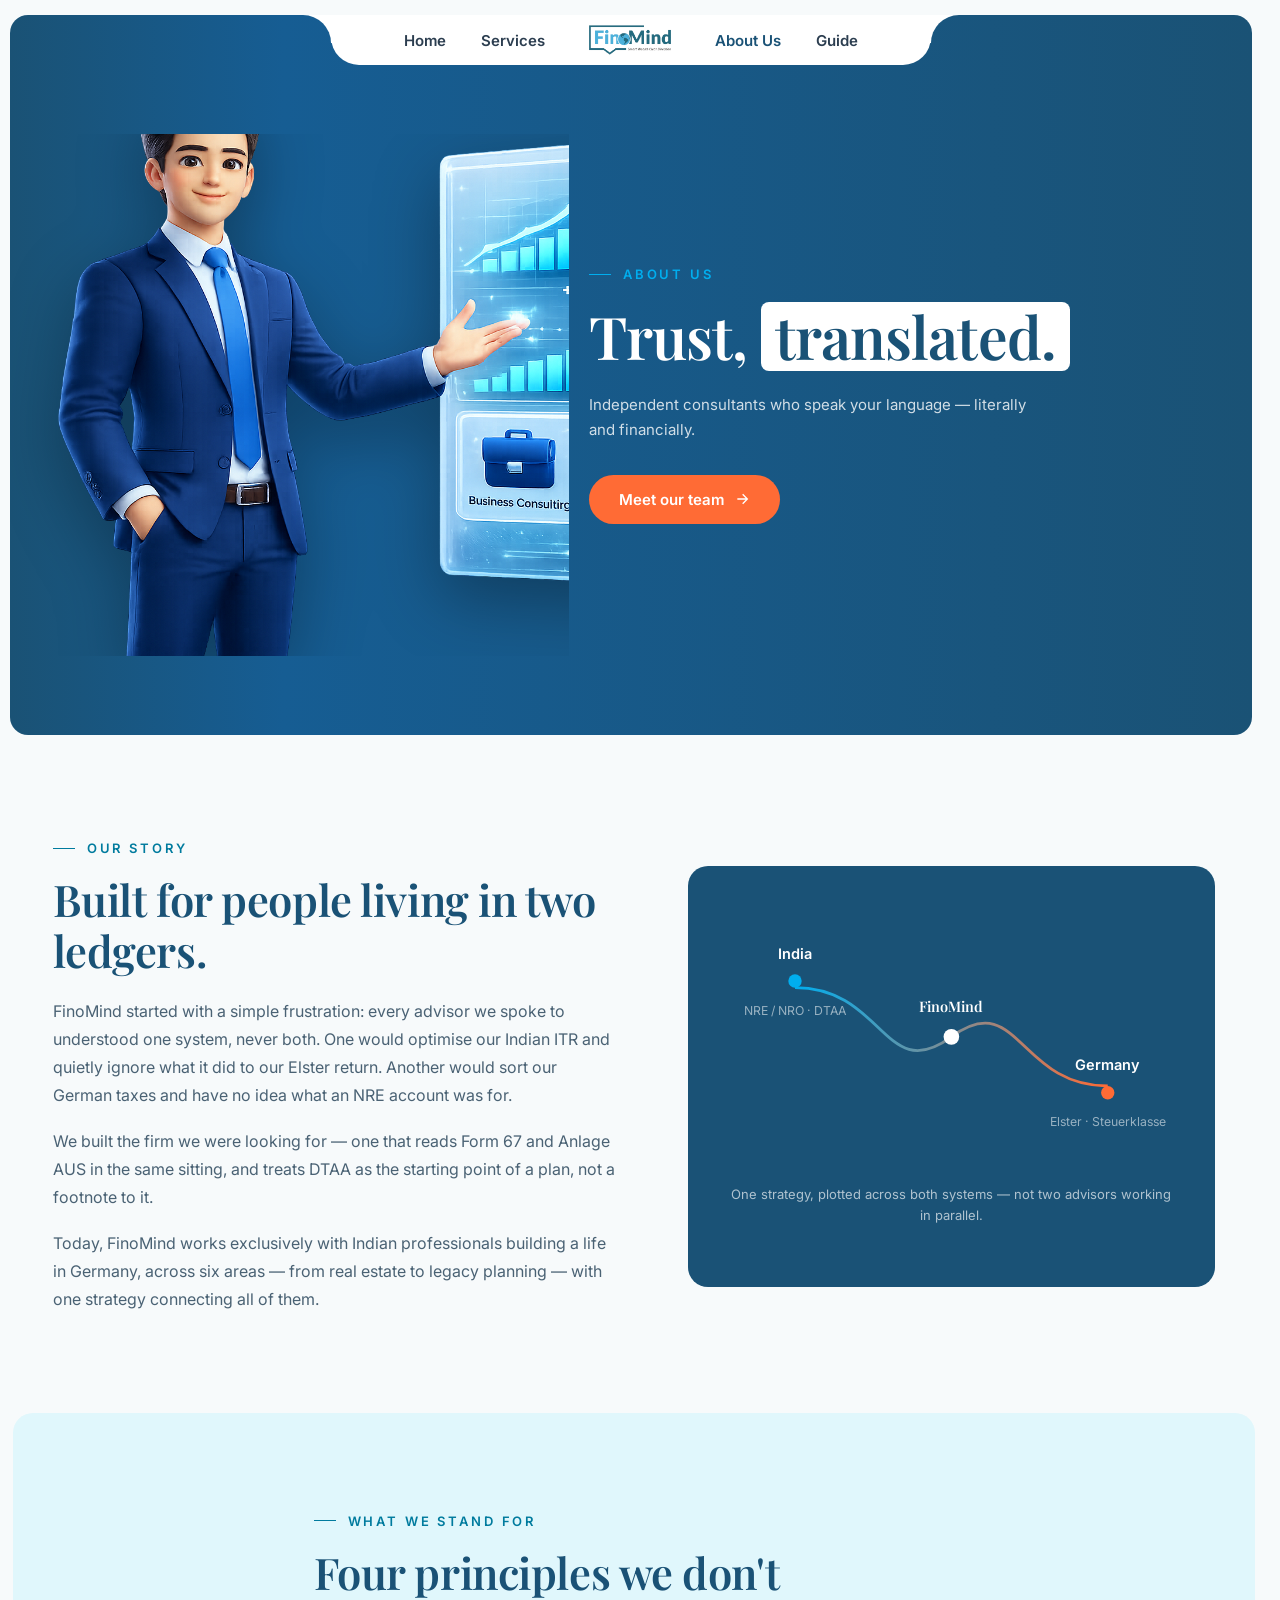
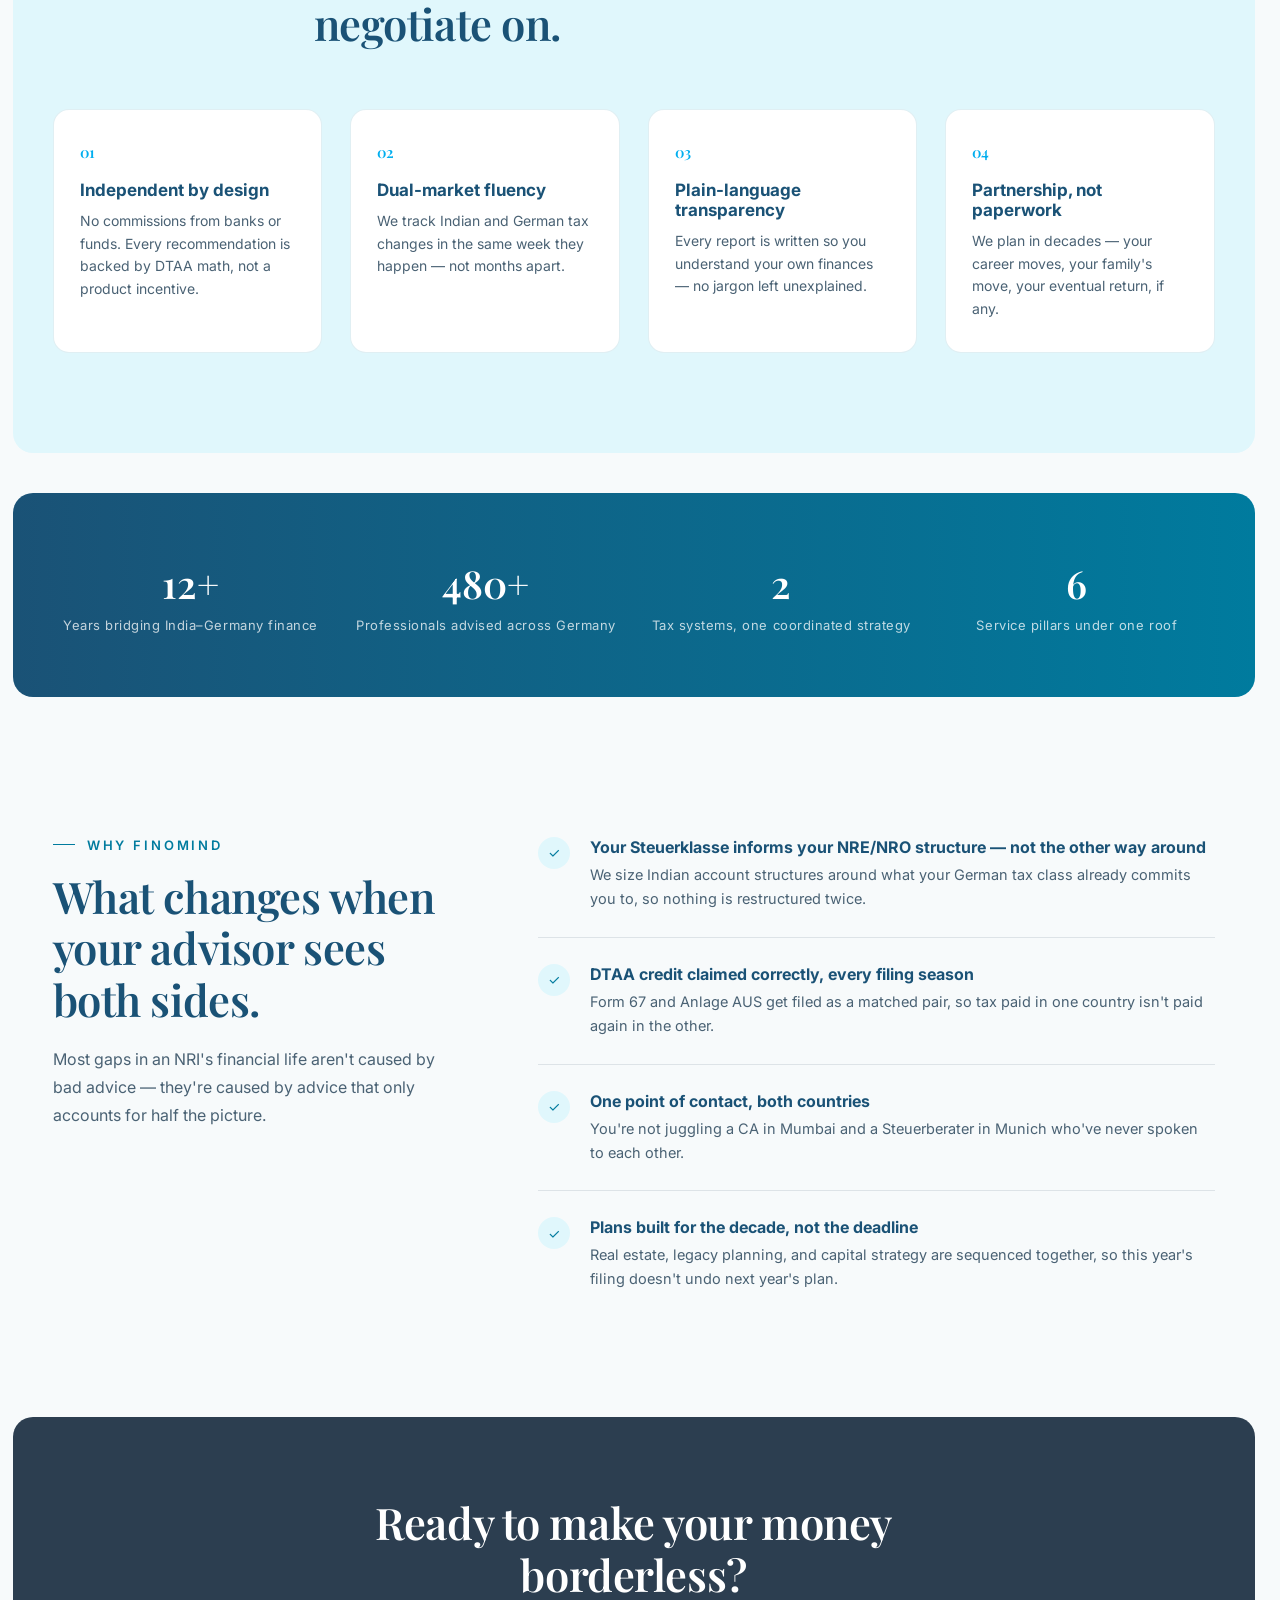
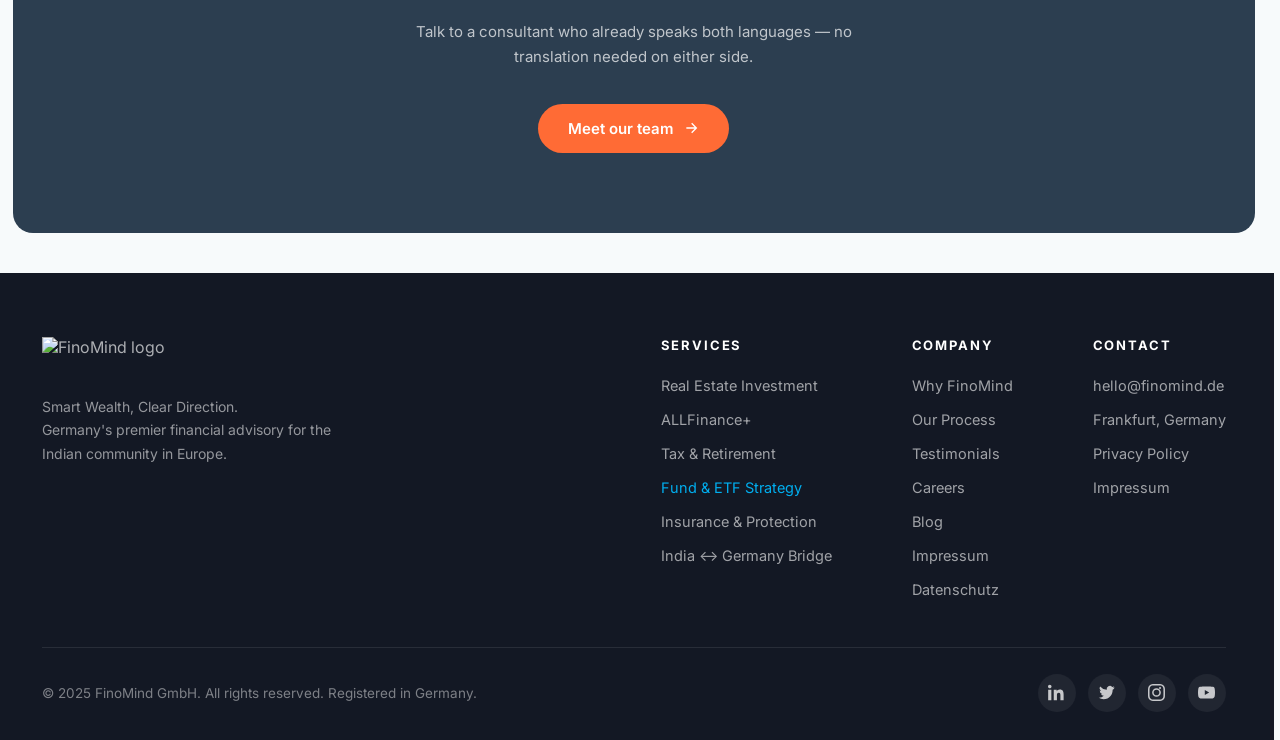
==== about-us (3).html @ 877f0427 "Initial commit" ====
<!DOCTYPE html>
<html lang="en">
<head>
<meta charset="UTF-8">
<meta name="viewport" content="width=device-width, initial-scale=1.0">
<title>FinoMind — About Us</title>
<link rel="preconnect" href="https://fonts.googleapis.com">
<link href="https://fonts.googleapis.com/css2?family=Playfair+Display:ital,wght@0,500;0,600;1,500;1,600&family=Inter:wght@400;500;600;700&display=swap" rel="stylesheet">
<style>
    :root{
        --cyan:#00AEEF;
        --teal:#007B9E;
        --dark-teal:#1A5276;
        --cloud-cyan:#E0F7FC;
        --off-white:#F7FAFB;
        --charcoal:#2C3E50;
        --slate:#4A6274;
        --orange:#FF6B35;
    }

    *{box-sizing:border-box;}

    body{
        height: auto;
        width: 99%;
        margin:0;
        font-family:'Inter',sans-serif;
        background:var(--off-white);
        color:var(--charcoal);
    }

    /* ================= HERO ================= */
    #hero{
        background:linear-gradient(to right, rgba(26,82,117,1) 0%, #165d93 22%, rgba(26,82,117,1) 100%);
        height: 80vh;
        width: 98%;
        border-radius: 18px;
        margin:15px 10px;
        position:relative;
        overflow:hidden;
        display:flex;
        align-items:center;
    }

    #notch{
        position:absolute;
        top:0;
        left:50%;
        transform:translateX(-50%);
        width:600px;
        height:50px;
        background:#fff;
        border-radius:0 0 28px 28px;
    }

    #notch::before{
        content:"";
        position:absolute;
        left:-28px;
        top:0px;
        width:28px;
        height:28px;
        border-top-right-radius:28px;
        box-shadow:14px -14px 0 14px #fff;
    }

    #notch::after{
        content:"";
        position:absolute;
        right:-28px;
        top:0;
        width:28px;
        height:28px;
        border-top-left-radius:28px;
        box-shadow:-14px -14px 0 14px #fff;
    }

    #notch ul{
        display: flex;
        align-items:center;
        justify-content:center;
        gap: 35px;
        height:100%;
        margin:0;
        padding:0;
    }

    #notch ul li{
        list-style-type: none;
        margin-left: 0px;
        margin-top: 0px;
        font-size: 15px;
        font-weight:600;
        font-family:'Inter',sans-serif;
        color:var(--charcoal);
        cursor:pointer;
        transition:color .2s ease, opacity .2s ease;
    }

    #notch ul li:hover{ color:var(--dark-teal); }
    #notch ul li.active{ color:var(--dark-teal); }

    #notch ul li img{
        width: 100px;
        height: auto;
        margin-top: 0px;
        display:block;
    }

    #hero-content{
        position:relative;
        z-index:5;
        display:flex;
        align-items:center;
        justify-content:flex-start;
        width:100%;
        padding:80px 0px 40px;
        gap:20px;
    }

    #hero-text{ width:55%; }

    .eyebrow{
        font-size:13px;
        font-weight:600;
        letter-spacing:0.22em;
        text-transform:uppercase;
        color:var(--cyan);
        margin-bottom:20px;
        display:flex;
        align-items:center;
        gap:12px;
    }
    .eyebrow::before{
        content:'';
        width:22px;
        height:1px;
        background:var(--cyan);
        display:inline-block;
    }

    .headline{
        font-family:'Playfair Display',serif;
        font-weight:600;
        font-size:clamp(38px, 4.6vw, 60px);
        line-height:1.1;
        color:#fff;
        letter-spacing:-0.015em;
        margin:0 0 22px;
    }

    .headline em{
        font-style:normal;
        font-weight:600;
        color:var(--dark-teal);
        background:#fff;
        padding:2px 14px;
        border-radius:8px;
        display:inline-block;
    }

    .subtext{
        font-size:15px;
        line-height:1.65;
        color:rgba(255,255,255,0.8);
        max-width:440px;
        margin:0 0 32px;
    }

    .cta{
        display:inline-flex;
        align-items:center;
        gap:10px;
        background:var(--orange);
        color:#fff;
        text-decoration:none;
        font-size:15px;
        font-weight:600;
        padding:15px 30px;
        border-radius:999px;
        transition:background .25s ease, transform .25s ease;
        border:none;
        cursor:pointer;
    }
    .cta:hover{background:#FF8555; transform:translateY(-1px);}
    .cta svg{width:16px;height:16px;transition:transform .25s ease;}
    .cta:hover svg{transform:translateX(3px);}

    #hero-image{
        position:relative;
        flex-shrink:0;
        display:flex;
        align-items:flex-end;
        justify-content:flex-start;
        height:100%;
        width: 45%;
        overflow:hidden;
    }

    img.hero-photo{
        position:relative;
        z-index:1;
        width:140%;
        max-width:none;
        height:auto;
        object-fit:contain;
        transform:scale(1.15);
        transform-origin:left bottom;
        filter:drop-shadow(0 20px 28px rgba(0,0,0,0.3));
    }

    /* ================= SHARED SECTION RULES ================= */
    section{
        width:98%;
        margin:0 auto;
        padding:100px 40px;
    }

    .section-eyebrow{
        font-size:13px;
        font-weight:600;
        letter-spacing:0.22em;
        text-transform:uppercase;
        color:var(--teal);
        margin-bottom:18px;
        display:flex;
        align-items:center;
        gap:12px;
    }
    .section-eyebrow::before{
        content:'';
        width:22px;
        height:1px;
        background:var(--teal);
        display:inline-block;
    }

    .section-headline{
        font-family:'Playfair Display',serif;
        font-weight:600;
        font-size:clamp(30px, 3.4vw, 44px);
        line-height:1.18;
        color:var(--dark-teal);
        letter-spacing:-0.01em;
        margin:0 0 20px;
        max-width:640px;
    }

    /* ================= OUR STORY ================= */
    #story{ padding-top:90px; }

    #story-content{
        display:flex;
        align-items:center;
        gap:70px;
    }

    #story-text{ width:52%; }

    #story-text p{
        font-size:16px;
        line-height:1.75;
        color:var(--slate);
        margin:0 0 18px;
    }

    #story-text p:last-child{ margin-bottom:0; }

    #story-visual{
        width:48%;
        background:var(--dark-teal);
        border-radius:20px;
        padding:48px 40px;
        position:relative;
        overflow:hidden;
    }

    #story-visual svg{ width:100%; height:auto; display:block; }

    .visual-caption{
        margin-top:24px;
        font-size:13px;
        line-height:1.6;
        color:rgba(255,255,255,0.65);
        text-align:center;
    }

    /* ================= VALUES (4-column, not 3) ================= */
    #values{ background:var(--cloud-cyan); border-radius:20px; width:98%; margin:0 auto; }

    #values-header{ max-width:640px; margin:0 auto 60px; text-align:left; }

    #values-grid{
        display:grid;
        grid-template-columns:repeat(4, 1fr);
        gap:28px;
    }

    .value-card{
        background:#fff;
        border-radius:16px;
        padding:32px 26px;
        border:1px solid rgba(0,123,158,0.12);
    }

    .value-number{
        font-family:'Playfair Display',serif;
        font-size:15px;
        font-weight:600;
        color:var(--cyan);
        margin-bottom:18px;
    }

    .value-title{
        font-size:17px;
        font-weight:700;
        color:var(--dark-teal);
        margin:0 0 10px;
    }

    .value-desc{
        font-size:14px;
        line-height:1.6;
        color:var(--slate);
        margin:0;
    }

    /* ================= STATS BAR (4-column) ================= */
    #stats{
        background:linear-gradient(to right, var(--dark-teal), var(--teal));
        border-radius:20px;
        width:98%;
        margin:40px auto;
        padding:64px 40px;
    }

    #stats-grid{
        display:grid;
        grid-template-columns:repeat(4, 1fr);
        gap:20px;
        text-align:center;
    }

    .stat-number{
        font-family:'Playfair Display',serif;
        font-size:clamp(30px, 3vw, 42px);
        font-weight:600;
        color:#fff;
        margin:0 0 8px;
    }

    .stat-label{
        font-size:13px;
        letter-spacing:0.04em;
        color:rgba(255,255,255,0.75);
        margin:0;
    }

    .stat-divider{
        width:1px;
        background:rgba(255,255,255,0.18);
    }

    /* ================= DIFFERENTIATORS ================= */
    #differentiators-content{
        display:flex;
        gap:70px;
        align-items:flex-start;
    }

    #diff-text{ width:38%; position:sticky; top:40px; }

    #diff-text p{
        font-size:16px;
        line-height:1.75;
        color:var(--slate);
    }

    #diff-list{ width:62%; }

    .diff-row{
        display:flex;
        gap:20px;
        padding:26px 0;
        border-bottom:1px solid rgba(74,98,116,0.15);
    }

    .diff-row:first-child{ padding-top:0; }
    .diff-row:last-child{ border-bottom:none; }

    .diff-mark{
        flex-shrink:0;
        width:32px;
        height:32px;
        border-radius:50%;
        background:var(--cloud-cyan);
        color:var(--teal);
        display:flex;
        align-items:center;
        justify-content:center;
        font-size:14px;
    }

    .diff-copy h3{
        font-size:16px;
        font-weight:700;
        color:var(--dark-teal);
        margin:0 0 6px;
    }

    .diff-copy p{
        font-size:14.5px;
        line-height:1.65;
        color:var(--slate);
        margin:0;
    }

    /* ================= FINAL CTA ================= */
    #cta-final{
        background:var(--charcoal);
        border-radius:20px;
        width:98%;
        margin:0 auto 40px;
        padding:80px 40px;
        text-align:center;
    }

    #cta-final .section-headline{
        color:#fff;
        margin-left:auto;
        margin-right:auto;
        text-align:center;
    }

    #cta-final p{
        font-size:15px;
        color:rgba(255,255,255,0.7);
        max-width:480px;
        margin:0 auto 34px;
        line-height:1.65;
    }

    /* ================= FOOTER ================= */
    #site-footer{
        background:#131824;
        width:100vw;
        position:relative;
        left:50%;
        right:50%;
        margin-left:-50vw;
        margin-right:-50vw;
        border-radius:0;
        padding:64px 48px 28px;
        color:rgba(255,255,255,0.65);
    }

    #footer-top{
        display:flex;
        justify-content:space-between;
        gap:40px;
        flex-wrap:wrap;
        padding-bottom:48px;
    }

    #footer-brand{ max-width:320px; }

    .footer-logo-img{
        height:40px;
        width:auto;
        display:block;
        margin:0 0 18px;
    }

    .footer-logo{
        font-family:'Playfair Display',serif;
        font-weight:600;
        font-size:26px;
        color:#fff;
        margin:0 0 18px;
        letter-spacing:-0.01em;
    }
    .footer-logo span{ color:var(--cyan); }

    .footer-tagline{
        font-size:14px;
        line-height:1.7;
        color:rgba(255,255,255,0.55);
        margin:0;
    }

    #footer-links{
        display:flex;
        gap:80px;
        flex-wrap:wrap;
    }

    .footer-col h4{
        font-size:13px;
        font-weight:700;
        letter-spacing:0.14em;
        text-transform:uppercase;
        color:#fff;
        margin:0 0 22px;
    }

    .footer-col ul{
        list-style:none;
        margin:0;
        padding:0;
        display:flex;
        flex-direction:column;
        gap:14px;
    }

    .footer-col ul li a{
        color:rgba(255,255,255,0.6);
        text-decoration:none;
        font-size:14.5px;
        transition:color .2s ease;
    }

    .footer-col ul li a:hover{ color:var(--cyan); }
    .footer-col ul li a.highlight{ color:var(--cyan); }

    #footer-bottom{
        display:flex;
        align-items:center;
        justify-content:space-between;
        flex-wrap:wrap;
        gap:16px;
        padding-top:26px;
        border-top:1px solid rgba(255,255,255,0.09);
    }

    #footer-bottom p{
        margin:0;
        font-size:13.5px;
        color:rgba(255,255,255,0.45);
    }

    #footer-social{
        display:flex;
        gap:12px;
    }

    #footer-social a{
        width:38px;
        height:38px;
        border-radius:50%;
        background:rgba(255,255,255,0.06);
        display:flex;
        align-items:center;
        justify-content:center;
        color:rgba(255,255,255,0.75);
        transition:background .2s ease, color .2s ease;
    }
    #footer-social a:hover{ background:var(--cyan); color:#131824; }
    #footer-social svg{ width:17px; height:17px; }

    @media (max-width:900px){
        #site-footer{ width:100vw; padding:48px 24px 24px; border-radius:0; }
        #footer-links{ gap:40px; }
        #footer-bottom{ flex-direction:column; align-items:flex-start; }
    }

    /* ================= RESPONSIVE ================= */
    @media (max-width: 900px){
        #hero{height:auto; min-height:520px; margin:10px auto; width:96%;}
        #notch{width:92%; max-width:420px; height:44px;}
        #notch ul{gap:14px;}
        #notch ul li{font-size:12px;}
        #notch ul li img{width:70px;}
        #hero-content{ flex-direction:column; text-align:center; padding:70px 24px 40px; }
        #hero-text{width:100%; max-width:100%;}
        .subtext{margin-left:auto;margin-right:auto;}
        .eyebrow{justify-content:center;}
        #hero-image{margin-top:20px; width:70%; height:auto;}
        img.hero-photo{width:100%; transform:none;}

        section{ padding:60px 22px; }
        #story-content{ flex-direction:column; }
        #story-text, #story-visual{ width:100%; }
        #values-grid{ grid-template-columns:repeat(2, 1fr); }
        #stats-grid{ grid-template-columns:repeat(2, 1fr); gap:36px; }
        #differentiators-content{ flex-direction:column; gap:34px; }
        #diff-text, #diff-list{ width:100%; position:static; }
    }
</style>
</head>
<body>

    <div id="hero">
        <div id="notch">
            <ul>
                <li><a href="index.html" style="color: inherit; text-decoration: none;">Home</a></li>
                <li><a href="service.html" style="color: inherit; text-decoration: none;">Services</a></li>
                <li>
                    <a href="index.html" style="color: inherit; text-decoration: none;"><img src="./hub-center.png" alt="FinoMind"></a>
                </li>
                <li class="active"><a href="about-us.html" style="color: inherit; text-decoration: none;">About Us</a></li>
                <li><a href="guide.html" style="color: inherit; text-decoration: none;">Guide</a></li>
            </ul>
        </div>

        <div id="hero-content">
            <div id="hero-image">
                <img class="hero-photo" src="./ChatGPT Image Jul 2, 2026, 11_32_20 AM.png" alt="FinoMind advisor">
            </div>
            <div id="hero-text">
                <div class="eyebrow">About Us</div>
                <h1 class="headline">Trust, <em>translated.</em></h1>
                <p class="subtext">Independent consultants who speak your language — literally and financially.</p>
                <a href="#" class="cta">Meet our team
                    <svg viewBox="0 0 24 24" fill="none" stroke="currentColor" stroke-width="2"><path d="M5 12h14M13 5l7 7-7 7"/></svg>
                </a>
            </div>
        </div>
    </div>

    <!-- ================= OUR STORY ================= -->
    <section id="story">
        <div id="story-content">
            <div id="story-text">
                <div class="section-eyebrow">Our Story</div>
                <h2 class="section-headline">Built for people living in two ledgers.</h2>
                <p>FinoMind started with a simple frustration: every advisor we spoke to understood one system, never both. One would optimise our Indian ITR and quietly ignore what it did to our Elster return. Another would sort our German taxes and have no idea what an NRE account was for.</p>
                <p>We built the firm we were looking for — one that reads Form 67 and Anlage AUS in the same sitting, and treats DTAA as the starting point of a plan, not a footnote to it.</p>
                <p>Today, FinoMind works exclusively with Indian professionals building a life in Germany, across six areas — from real estate to legacy planning — with one strategy connecting all of them.</p>
            </div>
            <div id="story-visual">
                <svg viewBox="0 0 400 220" xmlns="http://www.w3.org/2000/svg">
                    <defs>
                        <linearGradient id="lineGrad" x1="0" y1="0" x2="1" y2="0">
                            <stop offset="0%" stop-color="#00AEEF"/>
                            <stop offset="100%" stop-color="#FF6B35"/>
                        </linearGradient>
                    </defs>
                    <circle cx="60" cy="60" r="6" fill="#00AEEF"/>
                    <text x="60" y="40" fill="#ffffff" font-family="Inter" font-size="13" font-weight="600" text-anchor="middle">India</text>
                    <text x="60" y="90" fill="rgba(255,255,255,0.55)" font-family="Inter" font-size="11" text-anchor="middle">NRE / NRO · DTAA</text>

                    <circle cx="340" cy="160" r="6" fill="#FF6B35"/>
                    <text x="340" y="140" fill="#ffffff" font-family="Inter" font-size="13" font-weight="600" text-anchor="middle">Germany</text>
                    <text x="340" y="190" fill="rgba(255,255,255,0.55)" font-family="Inter" font-size="11" text-anchor="middle">Elster · Steuerklasse</text>

                    <path d="M 60 66 C 140 66, 140 154, 200 110 C 260 66, 260 154, 340 154" stroke="url(#lineGrad)" stroke-width="2.5" fill="none"/>
                    <circle cx="200" cy="110" r="7" fill="#ffffff"/>
                    <text x="200" y="88" fill="#ffffff" font-family="Playfair Display" font-size="13" font-weight="600" text-anchor="middle">FinoMind</text>
                </svg>
                <p class="visual-caption">One strategy, plotted across both systems — not two advisors working in parallel.</p>
            </div>
        </div>
    </section>

    <!-- ================= VALUES ================= -->
    <section id="values">
        <div id="values-header">
            <div class="section-eyebrow">What We Stand For</div>
            <h2 class="section-headline">Four principles we don't negotiate on.</h2>
        </div>
        <div id="values-grid">
            <div class="value-card">
                <div class="value-number">01</div>
                <h3 class="value-title">Independent by design</h3>
                <p class="value-desc">No commissions from banks or funds. Every recommendation is backed by DTAA math, not a product incentive.</p>
            </div>
            <div class="value-card">
                <div class="value-number">02</div>
                <h3 class="value-title">Dual-market fluency</h3>
                <p class="value-desc">We track Indian and German tax changes in the same week they happen — not months apart.</p>
            </div>
            <div class="value-card">
                <div class="value-number">03</div>
                <h3 class="value-title">Plain-language transparency</h3>
                <p class="value-desc">Every report is written so you understand your own finances — no jargon left unexplained.</p>
            </div>
            <div class="value-card">
                <div class="value-number">04</div>
                <h3 class="value-title">Partnership, not paperwork</h3>
                <p class="value-desc">We plan in decades — your career moves, your family's move, your eventual return, if any.</p>
            </div>
        </div>
    </section>

    <!-- ================= STATS ================= -->
    <section id="stats" style="padding-top:64px; padding-bottom:64px;">
        <div id="stats-grid">
            <div>
                <p class="stat-number">12+</p>
                <p class="stat-label">Years bridging India–Germany finance</p>
            </div>
            <div>
                <p class="stat-number">480+</p>
                <p class="stat-label">Professionals advised across Germany</p>
            </div>
            <div>
                <p class="stat-number">2</p>
                <p class="stat-label">Tax systems, one coordinated strategy</p>
            </div>
            <div>
                <p class="stat-number">6</p>
                <p class="stat-label">Service pillars under one roof</p>
            </div>
        </div>
    </section>

    <!-- ================= DIFFERENTIATORS ================= -->
    <section id="differentiators">
        <div id="differentiators-content">
            <div id="diff-text">
                <div class="section-eyebrow">Why FinoMind</div>
                <h2 class="section-headline">What changes when your advisor sees both sides.</h2>
                <p>Most gaps in an NRI's financial life aren't caused by bad advice — they're caused by advice that only accounts for half the picture.</p>
            </div>
            <div id="diff-list">
                <div class="diff-row">
                    <div class="diff-mark">✓</div>
                    <div class="diff-copy">
                        <h3>Your Steuerklasse informs your NRE/NRO structure — not the other way around</h3>
                        <p>We size Indian account structures around what your German tax class already commits you to, so nothing is restructured twice.</p>
                    </div>
                </div>
                <div class="diff-row">
                    <div class="diff-mark">✓</div>
                    <div class="diff-copy">
                        <h3>DTAA credit claimed correctly, every filing season</h3>
                        <p>Form 67 and Anlage AUS get filed as a matched pair, so tax paid in one country isn't paid again in the other.</p>
                    </div>
                </div>
                <div class="diff-row">
                    <div class="diff-mark">✓</div>
                    <div class="diff-copy">
                        <h3>One point of contact, both countries</h3>
                        <p>You're not juggling a CA in Mumbai and a Steuerberater in Munich who've never spoken to each other.</p>
                    </div>
                </div>
                <div class="diff-row">
                    <div class="diff-mark">✓</div>
                    <div class="diff-copy">
                        <h3>Plans built for the decade, not the deadline</h3>
                        <p>Real estate, legacy planning, and capital strategy are sequenced together, so this year's filing doesn't undo next year's plan.</p>
                    </div>
                </div>
            </div>
        </div>
    </section>

    <!-- ================= FINAL CTA ================= -->
    <section id="cta-final">
        <h2 class="section-headline">Ready to make your money borderless?</h2>
        <p>Talk to a consultant who already speaks both languages — no translation needed on either side.</p>
        <a href="#" class="cta">Meet our team
            <svg viewBox="0 0 24 24" fill="none" stroke="currentColor" stroke-width="2"><path d="M5 12h14M13 5l7 7-7 7"/></svg>
        </a>
    </section>

    <!-- ================= FOOTER ================= -->
    <footer id="site-footer">
        <div id="footer-top">
            <div id="footer-brand">
                <img src="./logo-placeholder.png" alt="FinoMind logo" class="footer-logo-img">
                <p class="footer-tagline">Smart Wealth, Clear Direction.<br>Germany's premier financial advisory for the Indian community in Europe.</p>
            </div>

            <div id="footer-links">
                <div class="footer-col">
                    <h4>Services</h4>
                    <ul>
                        <li><a href="#">Real Estate Investment</a></li>
                        <li><a href="#">ALLFinance+</a></li>
                        <li><a href="#">Tax &amp; Retirement</a></li>
                        <li><a href="#" class="highlight">Fund &amp; ETF Strategy</a></li>
                        <li><a href="#">Insurance &amp; Protection</a></li>
                        <li><a href="#">India &harr; Germany Bridge</a></li>
                    </ul>
                </div>

                <div class="footer-col">
                    <h4>Company</h4>
                    <ul>
                        <li><a href="#">Why FinoMind</a></li>
                        <li><a href="#">Our Process</a></li>
                        <li><a href="#">Testimonials</a></li>
                        <li><a href="#">Careers</a></li>
                        <li><a href="#">Blog</a></li>
                        <li><a href="#">Impressum</a></li>
                        <li><a href="#">Datenschutz</a></li>
                    </ul>
                </div>

                <div class="footer-col">
                    <h4>Contact</h4>
                    <ul>
                        <li><a href="mailto:hello@finomind.de">hello@finomind.de</a></li>
                        <li><a href="#">Frankfurt, Germany</a></li>
                        <li><a href="#">Privacy Policy</a></li>
                        <li><a href="#">Impressum</a></li>
                    </ul>
                </div>
            </div>
        </div>

        <div id="footer-bottom">
            <p>&copy; 2025 FinoMind GmbH. All rights reserved. Registered in Germany.</p>
            <div id="footer-social">
                <a href="#" aria-label="LinkedIn">
                    <svg viewBox="0 0 24 24" fill="currentColor"><path d="M4.98 3.5C4.98 4.88 3.87 6 2.49 6S0 4.88 0 3.5 1.12 1 2.49 1s2.49 1.12 2.49 2.5zM.24 8.25h4.5V23H.24V8.25zM8.02 8.25h4.31v2.01h.06c.6-1.14 2.07-2.34 4.26-2.34 4.55 0 5.39 3 5.39 6.9V23h-4.5v-6.88c0-1.64-.03-3.75-2.29-3.75-2.29 0-2.64 1.79-2.64 3.63V23h-4.5V8.25z"/></svg>
                </a>
                <a href="#" aria-label="Twitter">
                    <svg viewBox="0 0 24 24" fill="currentColor"><path d="M23.44 4.83c-.8.36-1.67.6-2.58.71a4.5 4.5 0 0 0 1.98-2.48 9 9 0 0 1-2.85 1.09 4.48 4.48 0 0 0-7.64 4.09A12.72 12.72 0 0 1 3.03 3.6a4.48 4.48 0 0 0 1.39 5.98c-.73-.02-1.42-.22-2.02-.56v.06a4.48 4.48 0 0 0 3.6 4.4 4.5 4.5 0 0 1-2.02.08 4.49 4.49 0 0 0 4.19 3.12A9 9 0 0 1 1 19.54a12.7 12.7 0 0 0 6.88 2.02c8.26 0 12.78-6.84 12.78-12.78 0-.2 0-.39-.01-.58a9.14 9.14 0 0 0 2.24-2.32z"/></svg>
                </a>
                <a href="#" aria-label="Instagram">
                    <svg viewBox="0 0 24 24" fill="currentColor"><path d="M12 2.16c3.2 0 3.58.01 4.85.07 1.17.05 1.8.25 2.23.41.56.22.96.48 1.38.9.42.42.68.82.9 1.38.16.42.36 1.06.41 2.23.06 1.27.07 1.65.07 4.85s-.01 3.58-.07 4.85c-.05 1.17-.25 1.8-.41 2.23-.22.56-.48.96-.9 1.38-.42.42-.82.68-1.38.9-.42.16-1.06.36-2.23.41-1.27.06-1.65.07-4.85.07s-3.58-.01-4.85-.07c-1.17-.05-1.8-.25-2.23-.41a3.72 3.72 0 0 1-1.38-.9 3.72 3.72 0 0 1-.9-1.38c-.16-.42-.36-1.06-.41-2.23-.06-1.27-.07-1.65-.07-4.85s.01-3.58.07-4.85c.05-1.17.25-1.8.41-2.23.22-.56.48-.96.9-1.38.42-.42.82-.68 1.38-.9.42-.16 1.06-.36 2.23-.41 1.27-.06 1.65-.07 4.85-.07M12 0C8.74 0 8.33.01 7.05.07c-1.28.06-2.15.26-2.91.56a5.87 5.87 0 0 0-2.13 1.38A5.87 5.87 0 0 0 .63 4.14c-.3.76-.5 1.63-.56 2.91C.01 8.33 0 8.74 0 12s.01 3.67.07 4.95c.06 1.28.26 2.15.56 2.91.31.79.72 1.46 1.38 2.13.67.66 1.34 1.07 2.13 1.38.76.3 1.63.5 2.91.56 1.28.06 1.69.07 4.95.07s3.67-.01 4.95-.07c1.28-.06 2.15-.26 2.91-.56a5.87 5.87 0 0 0 2.13-1.38 5.87 5.87 0 0 0 1.38-2.13c.3-.76.5-1.63.56-2.91.06-1.28.07-1.69.07-4.95s-.01-3.67-.07-4.95c-.06-1.28-.26-2.15-.56-2.91a5.87 5.87 0 0 0-1.38-2.13A5.87 5.87 0 0 0 19.86.63c-.76-.3-1.63-.5-2.91-.56C15.67.01 15.26 0 12 0z"/><path d="M12 5.84A6.16 6.16 0 1 0 18.16 12 6.16 6.16 0 0 0 12 5.84zm0 10.16A4 4 0 1 1 16 12a4 4 0 0 1-4 4zm6.41-10.4a1.44 1.44 0 1 1-1.44-1.44 1.44 1.44 0 0 1 1.44 1.44z"/></svg>
                </a>
                <a href="#" aria-label="YouTube">
                    <svg viewBox="0 0 24 24" fill="currentColor"><path d="M23.5 6.19a3.02 3.02 0 0 0-2.12-2.14C19.5 3.5 12 3.5 12 3.5s-7.5 0-9.38.55A3.02 3.02 0 0 0 .5 6.19 31.6 31.6 0 0 0 0 12a31.6 31.6 0 0 0 .5 5.81 3.02 3.02 0 0 0 2.12 2.14C4.5 20.5 12 20.5 12 20.5s7.5 0 9.38-.55a3.02 3.02 0 0 0 2.12-2.14A31.6 31.6 0 0 0 24 12a31.6 31.6 0 0 0-.5-5.81zM9.6 15.5v-7l6.24 3.5-6.24 3.5z"/></svg>
                </a>
            </div>
        </div>
    </footer>

</body>
</html>
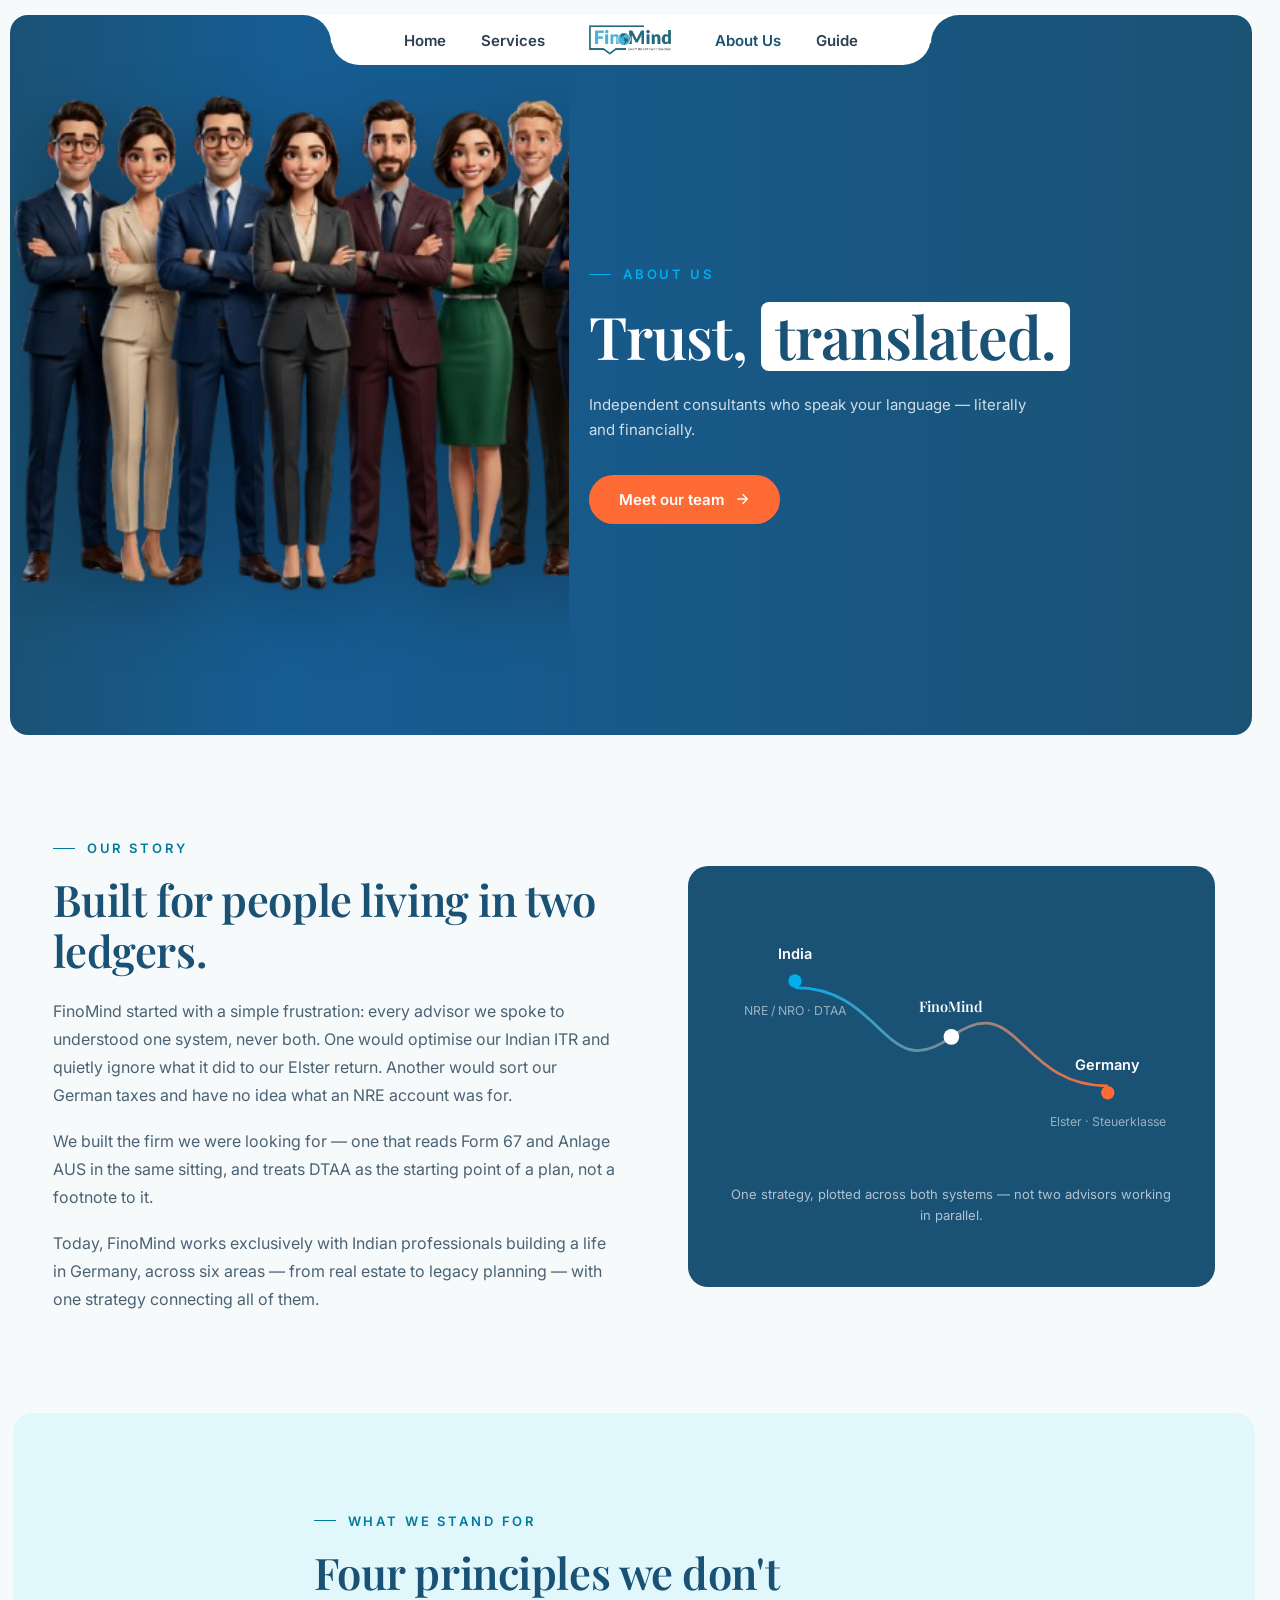
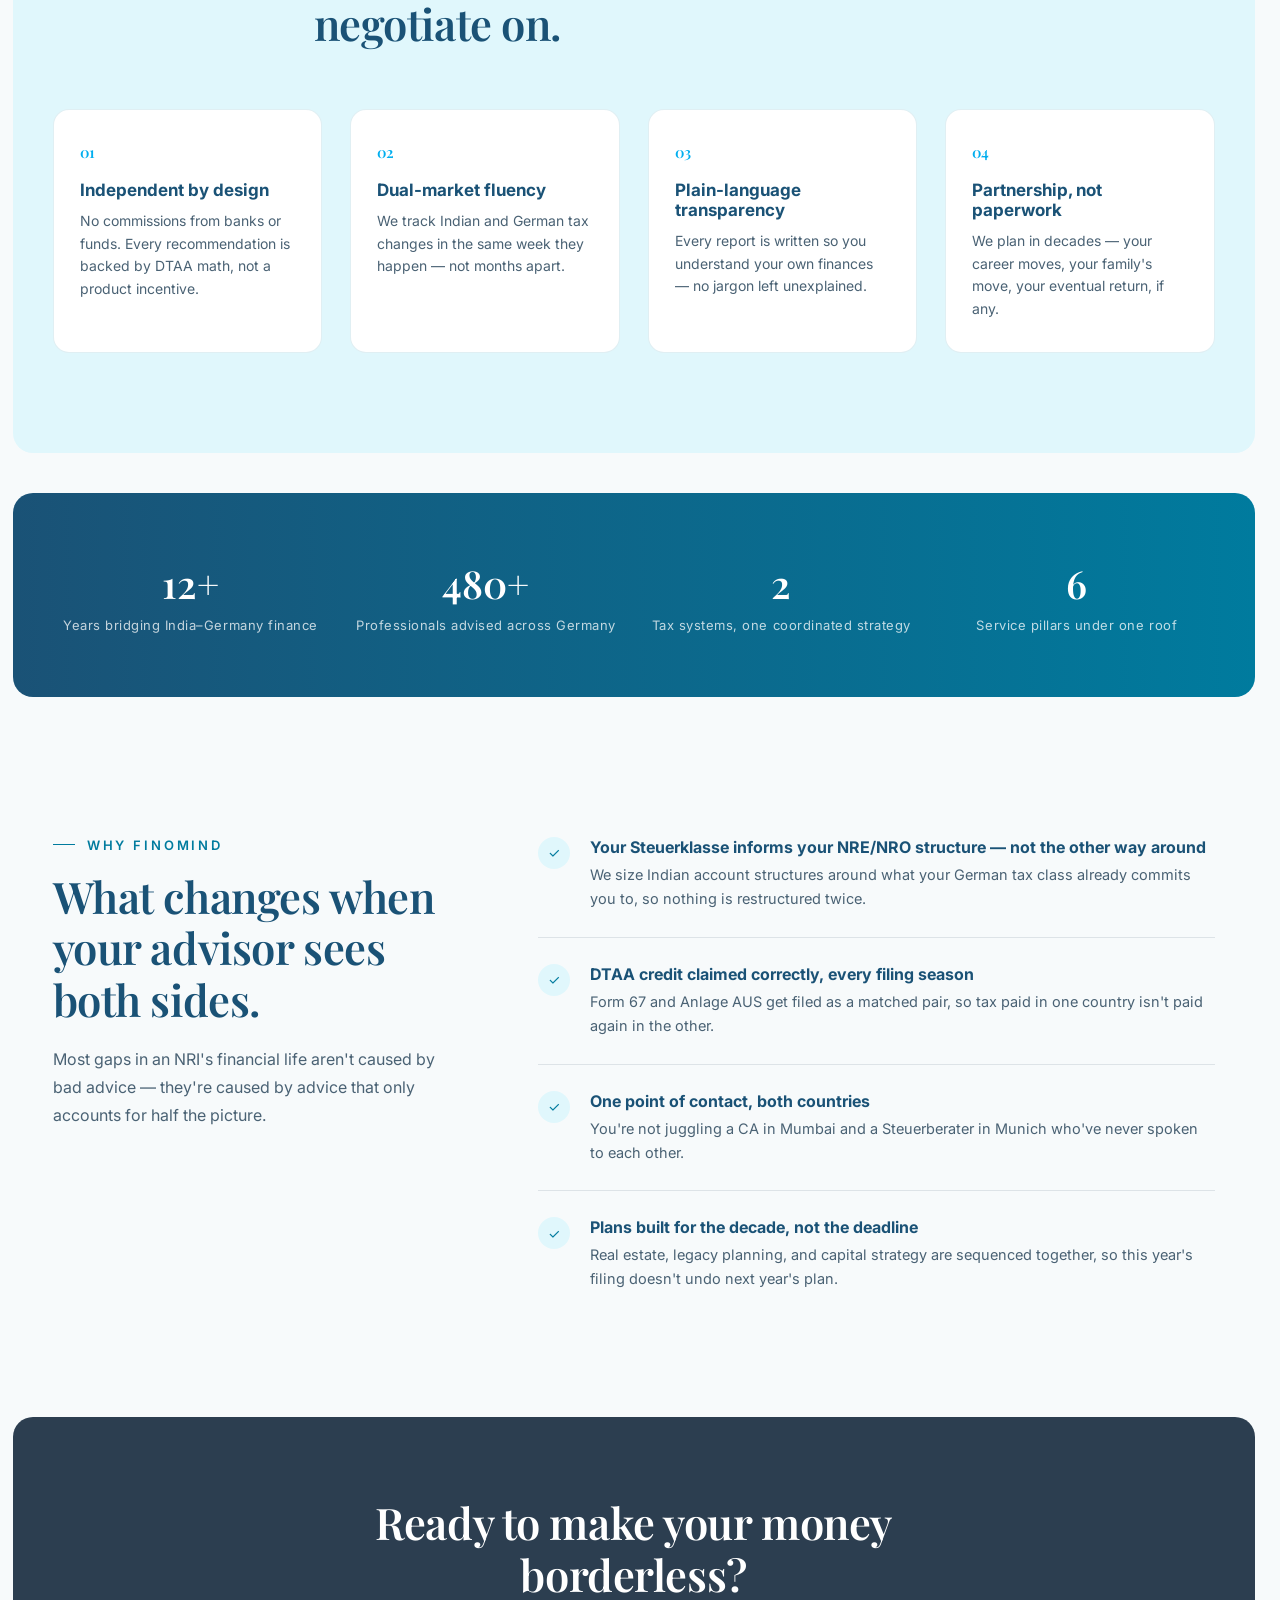
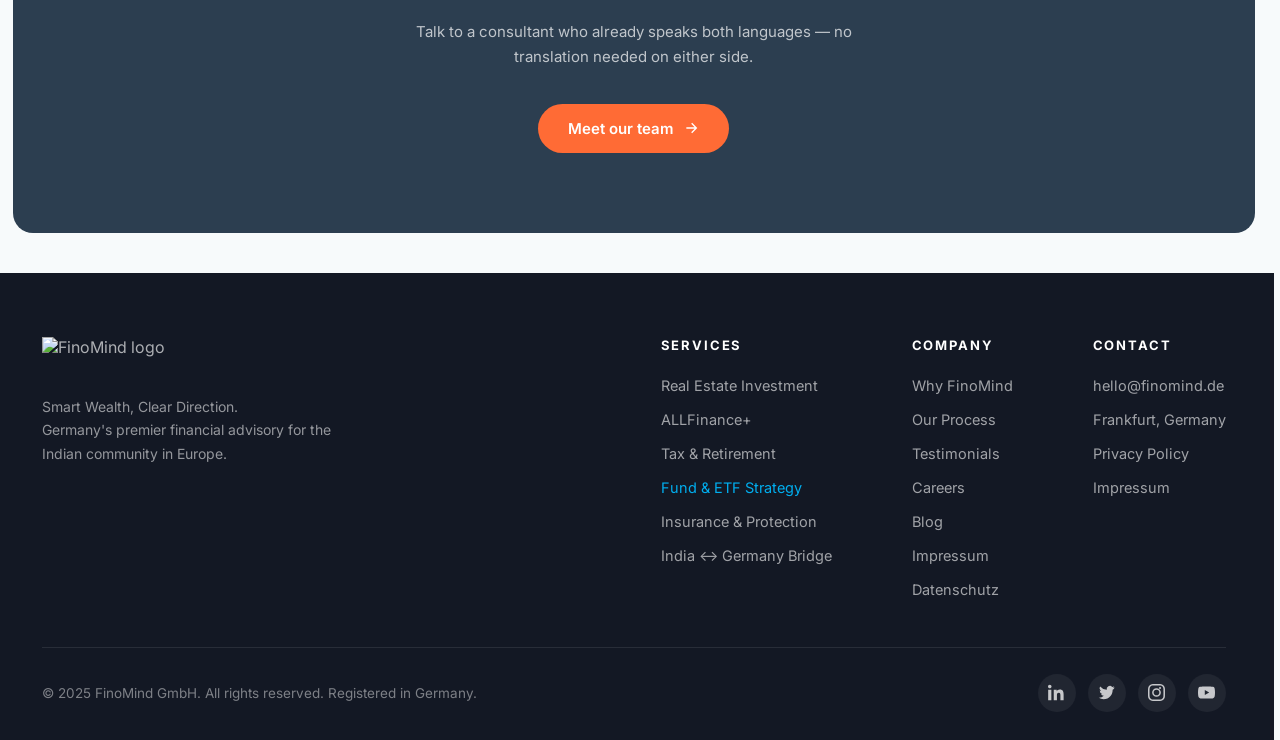
==== commit af8a9401: "photo updated" ====
--- a/about-us (3).html
+++ b/about-us (3).html
@@ -604,7 +604,7 @@
 
         <div id="hero-content">
             <div id="hero-image">
-                <img class="hero-photo" src="./ChatGPT Image Jul 2, 2026, 11_32_20 AM.png" alt="FinoMind advisor">
+                <img class="hero-photo" src="./ChatGPT_Image_Jul_2__2026__08_27_26_PM-removebg-preview.png" alt="FinoMind advisor">
             </div>
             <div id="hero-text">
                 <div class="eyebrow">About Us</div>
